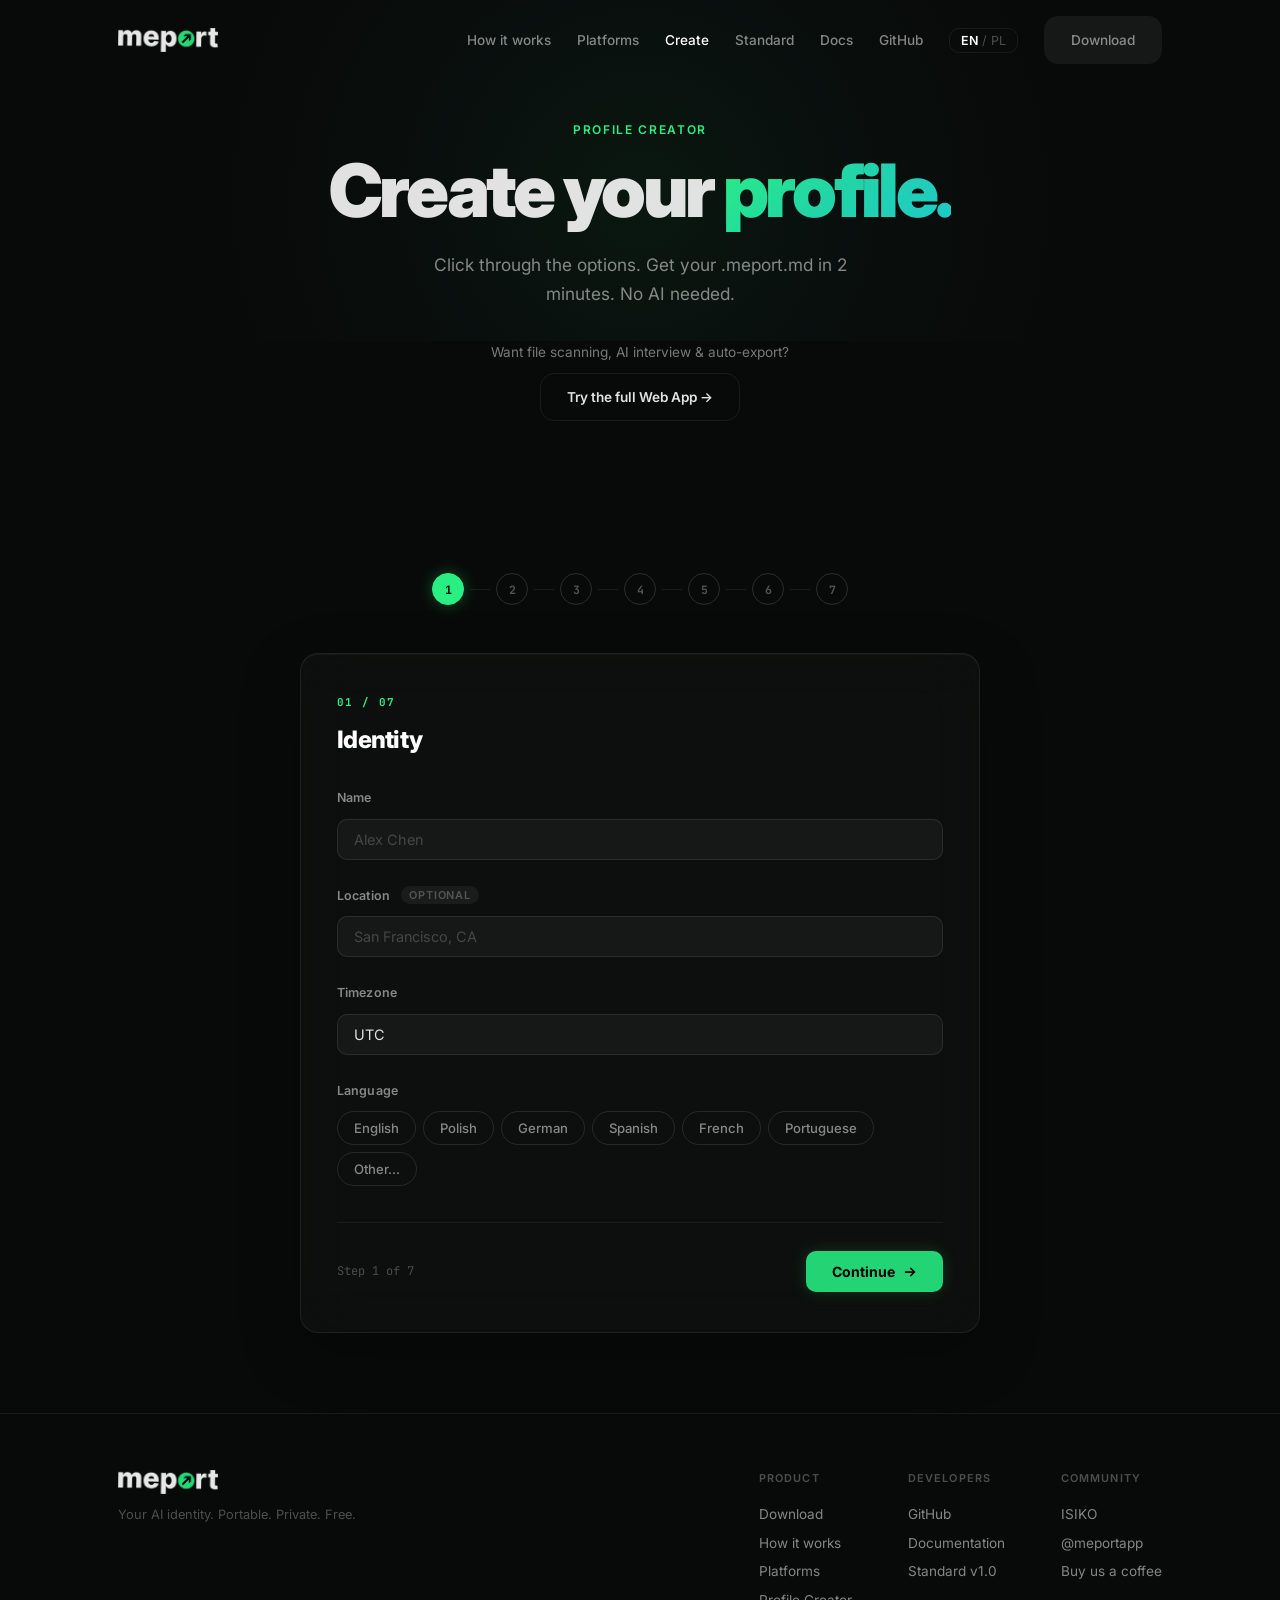
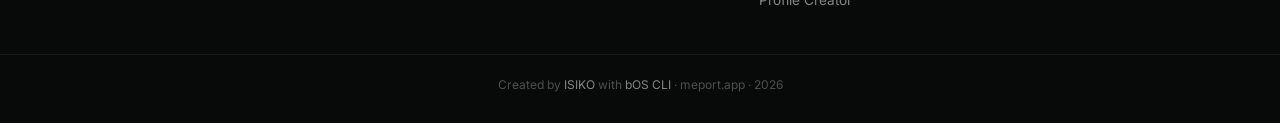
==== create.html @ 475e0cf0 "v0.2.5: unified docs, profile creator, web app, standard spec, SEO" ====
<!DOCTYPE html>
<html lang="en">
<head>
  <meta charset="UTF-8">
  <meta name="viewport" content="width=device-width, initial-scale=1.0">
  <title>Meport — Profile Creator</title>
  <meta name="description" content="Create your .meport.md profile by clicking options. No Markdown knowledge needed. Export to ChatGPT, Claude, Cursor, Copilot and 9 more platforms.">
  <meta name="robots" content="index, follow">
  <link rel="canonical" href="https://meport.app/create.html">
  <meta property="og:type" content="website">
  <meta property="og:url" content="https://meport.app/create.html">
  <meta property="og:title" content="Create Your AI Profile — Meport">
  <meta property="og:description" content="Build your .meport.md profile in 2 minutes. Click through options, get your portable AI profile. No download needed.">
  <meta property="og:image" content="https://meport.app/og-image.png">
  <meta name="twitter:card" content="summary_large_image">
  <meta name="theme-color" content="#050507">
  <link rel="preconnect" href="https://fonts.googleapis.com">
  <link rel="preconnect" href="https://fonts.gstatic.com" crossorigin>
  <link href="https://fonts.googleapis.com/css2?family=Inter:opsz,wght@14..32,300;14..32,400;14..32,500;14..32,600;14..32,700;14..32,800;14..32,900&family=JetBrains+Mono:wght@400;500;600&display=swap" rel="stylesheet">
  <link rel="stylesheet" href="style.css">
  <link rel="icon" type="image/png" href="meport-sygnet.png">
  <style>
    /* ── WIZARD LAYOUT ── */
    .wizard-section { padding: 120px 0 80px; }
    .wizard-wrap { max-width: 680px; margin: 0 auto; }

    /* ── PROGRESS ── */
    .progress-bar {
      display: flex;
      align-items: center;
      justify-content: center;
      gap: 6px;
      margin-bottom: 48px;
      flex-wrap: wrap;
    }
    .progress-step {
      display: flex;
      align-items: center;
      gap: 6px;
    }
    .progress-num {
      width: 32px;
      height: 32px;
      border-radius: 50%;
      border: 1.5px solid rgba(255,255,255,.14);
      display: flex;
      align-items: center;
      justify-content: center;
      font-size: .72rem;
      font-weight: 700;
      color: rgba(255,255,255,.3);
      cursor: default;
      transition: all .25s cubic-bezier(.16,1,.3,1);
      font-family: var(--mono);
      flex-shrink: 0;
      background: none;
    }
    .progress-num.done {
      background: rgba(41,239,130,.15);
      border-color: rgba(41,239,130,.35);
      color: var(--accent);
      cursor: pointer;
    }
    .progress-num.active {
      background: var(--accent);
      border-color: var(--accent);
      color: #000;
      box-shadow: 0 0 16px rgba(41,239,130,.3);
    }
    .progress-num.done:hover {
      background: rgba(41,239,130,.25);
      border-color: var(--accent);
    }
    .progress-connector {
      width: 20px;
      height: 1.5px;
      background: rgba(255,255,255,.08);
      flex-shrink: 0;
    }
    .progress-connector.done {
      background: rgba(41,239,130,.3);
    }

    /* ── STEP CARD ── */
    .step-card {
      background: rgba(255,255,255,.025);
      border: 1px solid rgba(255,255,255,.07);
      border-radius: 18px;
      padding: 40px 36px;
      backdrop-filter: blur(28px) saturate(1.2);
      box-shadow: 0 20px 60px rgba(0,0,0,.3), inset 0 1px 0 rgba(255,255,255,.04);
      display: none;
      animation: stepIn .35s cubic-bezier(.16,1,.3,1);
    }
    .step-card.active { display: block; }
    @keyframes stepIn {
      from { opacity: 0; transform: translateY(12px); }
      to   { opacity: 1; transform: none; }
    }
    .step-label {
      font-size: .68rem;
      font-weight: 700;
      letter-spacing: .12em;
      text-transform: uppercase;
      color: var(--accent);
      margin-bottom: 8px;
      font-family: var(--mono);
    }
    .step-title {
      font-size: 1.5rem;
      font-weight: 800;
      letter-spacing: -.03em;
      margin-bottom: 28px;
      color: var(--white);
    }

    /* ── FIELD GROUP ── */
    .field-group { margin-bottom: 26px; }
    .field-label {
      font-size: .78rem;
      font-weight: 600;
      color: rgba(255,255,255,.5);
      margin-bottom: 10px;
      display: block;
      letter-spacing: .01em;
    }

    /* ── TEXT INPUT ── */
    .field-input {
      width: 100%;
      background: rgba(255,255,255,.04);
      border: 1px solid rgba(255,255,255,.09);
      border-radius: 10px;
      padding: 11px 16px;
      font-family: var(--font);
      font-size: .9rem;
      color: var(--text);
      outline: none;
      transition: border-color .2s;
    }
    .field-input:focus { border-color: rgba(41,239,130,.4); }
    .field-input::placeholder { color: rgba(255,255,255,.2); }

    /* ── TEXTAREA ── */
    .field-textarea {
      width: 100%;
      background: rgba(255,255,255,.04);
      border: 1px solid rgba(255,255,255,.09);
      border-radius: 10px;
      padding: 12px 16px;
      font-family: var(--mono);
      font-size: .82rem;
      color: var(--text);
      outline: none;
      resize: vertical;
      min-height: 110px;
      transition: border-color .2s;
      line-height: 1.7;
    }
    .field-textarea:focus { border-color: rgba(41,239,130,.4); }
    .field-textarea::placeholder { color: rgba(255,255,255,.18); white-space: pre; }

    /* ── OPTION PILLS ── */
    .opt-pills {
      display: flex;
      flex-wrap: wrap;
      gap: 7px;
    }
    .opt-pill {
      padding: 8px 16px;
      border-radius: 100px;
      font-size: .82rem;
      font-weight: 500;
      border: 1px solid rgba(255,255,255,.1);
      color: rgba(255,255,255,.5);
      cursor: pointer;
      transition: all .2s cubic-bezier(.16,1,.3,1);
      background: none;
      font-family: var(--font);
      user-select: none;
    }
    .opt-pill:hover {
      border-color: rgba(255,255,255,.22);
      color: var(--text);
    }
    .opt-pill.selected {
      background: rgba(41,239,130,.12);
      border-color: rgba(41,239,130,.35);
      color: var(--accent);
    }

    /* ── NAVIGATION BUTTONS ── */
    .step-nav {
      display: flex;
      align-items: center;
      justify-content: space-between;
      margin-top: 36px;
      padding-top: 28px;
      border-top: 1px solid rgba(255,255,255,.06);
      gap: 12px;
    }
    .btn-back {
      display: inline-flex;
      align-items: center;
      gap: 8px;
      padding: 11px 20px;
      border-radius: 10px;
      font-weight: 600;
      font-size: .85rem;
      cursor: pointer;
      border: 1px solid rgba(255,255,255,.09);
      background: none;
      color: rgba(255,255,255,.4);
      font-family: var(--font);
      transition: all .2s;
    }
    .btn-back:hover {
      border-color: rgba(255,255,255,.18);
      color: var(--text);
    }
    .btn-next {
      display: inline-flex;
      align-items: center;
      gap: 8px;
      padding: 12px 26px;
      border-radius: 10px;
      font-weight: 700;
      font-size: .88rem;
      cursor: pointer;
      border: none;
      background: var(--accent2);
      color: #000;
      font-family: var(--font);
      transition: all .25s cubic-bezier(.16,1,.3,1);
      box-shadow: 0 0 16px rgba(41,239,130,.18);
    }
    .btn-next:hover {
      background: var(--accent3);
      box-shadow: 0 0 28px rgba(41,239,130,.25);
      transform: translateY(-1px);
    }
    .step-counter {
      font-size: .75rem;
      color: rgba(255,255,255,.25);
      font-family: var(--mono);
    }

    /* ── PREVIEW BLOCK ── */
    .preview-block {
      background: rgba(0,0,0,.35);
      border: 1px solid rgba(255,255,255,.08);
      border-radius: 14px;
      overflow: hidden;
    }
    .preview-bar {
      display: flex;
      align-items: center;
      justify-content: space-between;
      padding: 10px 16px;
      background: rgba(255,255,255,.025);
      border-bottom: 1px solid rgba(255,255,255,.06);
    }
    .preview-bar-title {
      font-size: .72rem;
      font-weight: 600;
      color: rgba(255,255,255,.3);
      font-family: var(--mono);
    }
    .char-badge {
      font-size: .65rem;
      font-weight: 700;
      padding: 3px 9px;
      border-radius: 100px;
      background: rgba(41,239,130,.1);
      color: var(--accent);
      border: 1px solid rgba(41,239,130,.15);
      font-family: var(--mono);
    }
    /* preview output uses textContent — no innerHTML on user data */
    .preview-code {
      padding: 20px 22px;
      font-family: var(--mono);
      font-size: .75rem;
      line-height: 1.8;
      color: rgba(255,255,255,.55);
      white-space: pre-wrap;
      word-break: break-word;
      overflow-x: auto;
      max-height: 380px;
      overflow-y: auto;
    }

    /* ── EXPORT BUTTONS ── */
    .export-grid {
      display: grid;
      grid-template-columns: 1fr 1fr;
      gap: 10px;
      margin-top: 20px;
    }
    .export-btn {
      display: flex;
      align-items: center;
      justify-content: center;
      gap: 8px;
      padding: 13px 18px;
      border-radius: 12px;
      font-weight: 600;
      font-size: .83rem;
      cursor: pointer;
      border: 1px solid rgba(255,255,255,.09);
      background: rgba(255,255,255,.04);
      color: var(--text);
      font-family: var(--font);
      transition: all .2s;
      position: relative;
    }
    .export-btn:hover {
      border-color: rgba(255,255,255,.18);
      background: rgba(255,255,255,.07);
    }
    .export-btn.primary {
      background: var(--accent2);
      border-color: var(--accent2);
      color: #000;
      box-shadow: 0 0 16px rgba(41,239,130,.2);
    }
    .export-btn.primary:hover {
      background: var(--accent3);
      box-shadow: 0 0 24px rgba(41,239,130,.28);
    }
    .export-btn.copied::after {
      content: 'Copied!';
      position: absolute;
      top: -28px;
      left: 50%;
      transform: translateX(-50%);
      font-size: .7rem;
      font-weight: 600;
      color: var(--green);
      background: rgba(8,10,9,.95);
      padding: 3px 10px;
      border-radius: 6px;
      border: 1px solid rgba(255,255,255,.1);
      animation: pop .3s cubic-bezier(.16,1,.3,1);
      pointer-events: none;
    }
    .export-hint {
      font-size: .75rem;
      color: rgba(255,255,255,.28);
      text-align: center;
      margin-top: 16px;
    }
    .export-hint a {
      color: rgba(255,255,255,.4);
    }
    .export-hint a:hover {
      color: var(--accent);
    }

    /* ── OPTIONAL BADGE ── */
    .opt-label {
      font-size: .68rem;
      font-weight: 600;
      text-transform: uppercase;
      letter-spacing: .08em;
      padding: 2px 8px;
      border-radius: 100px;
      background: rgba(255,255,255,.05);
      color: rgba(255,255,255,.25);
      margin-left: 8px;
      vertical-align: middle;
    }

    /* ── RESPONSIVE ── */
    @media(max-width: 640px) {
      .step-card { padding: 28px 22px; }
      .progress-connector { width: 10px; }
      .export-grid { grid-template-columns: 1fr; }
      .wizard-section { padding: 100px 0 60px; }
    }
  </style>
</head>
<body>

  <!-- NAV -->
  <nav class="nav" id="nav">
    <div class="nav-inner">
      <a href="index.html" class="nav-logo">
        <img src="meport-logo.png" alt="Meport" class="nav-logo-img">
      </a>
      <div class="nav-links" id="nav-links">
        <a href="index.html#how">How it works</a>
        <a href="index.html#platforms">Platforms</a>
        <a href="create.html" style="color:var(--white)">Create</a>
        <a href="standard.html">Standard</a>
        <a href="docs.html">Docs</a>
        <a href="https://github.com/zmrlk/meport" target="_blank" rel="noopener">GitHub</a>
        <button class="lang-switch" id="lang-switch" aria-label="Switch language">
          <span class="lang-option active" data-lang="en">EN</span>
          <span class="lang-sep">/</span>
          <span class="lang-option" data-lang="pl">PL</span>
        </button>
        <a href="index.html#download" class="btn btn-nav">Download</a>
      </div>
      <button class="nav-toggle" id="nav-toggle" aria-label="Menu">
        <span></span><span></span><span></span>
      </button>
    </div>
  </nav>

  <!-- HERO -->
  <section style="padding:120px 0 0; position:relative; overflow:hidden;">
    <div class="hero-ambient"></div>
    <div class="container hero-content" style="margin-bottom:0">
      <div class="reveal">
        <p class="eyebrow">Profile Creator</p>
      </div>
      <div class="reveal r1">
        <h1 class="hero-h1">Create your <span class="grad">profile.</span></h1>
      </div>
      <div class="reveal r2">
        <p class="hero-p">Click through the options. Get your .meport.md in 2 minutes. No AI needed.</p>
      </div>
    </div>
  </section>

  <!-- WEB APP PROMO -->
  <div style="text-align:center;padding:0 0 32px;">
    <p style="color:rgba(255,255,255,.45);font-size:.85rem;margin-bottom:10px;">Want file scanning, AI interview &amp; auto-export?</p>
    <a href="/app/" class="btn btn-outline" style="font-size:.85rem;">Try the full Web App &rarr;</a>
  </div>

  <!-- WIZARD -->
  <section class="wizard-section">
    <div class="container">
      <div class="wizard-wrap reveal">

        <!-- PROGRESS INDICATOR -->
        <div class="progress-bar" id="progress-bar" role="navigation" aria-label="Form steps"></div>

        <!-- ══ STEP 1: IDENTITY ══ -->
        <div class="step-card active" id="step-1" role="region" aria-label="Step 1: Identity">
          <div class="step-label">01 / 07</div>
          <h2 class="step-title">Identity</h2>

          <div class="field-group">
            <label class="field-label" for="f-name">Name</label>
            <input class="field-input" id="f-name" type="text" placeholder="Alex Chen" autocomplete="given-name">
          </div>

          <div class="field-group">
            <label class="field-label" for="f-location">Location <span class="opt-label">optional</span></label>
            <input class="field-input" id="f-location" type="text" placeholder="San Francisco, CA" autocomplete="off">
          </div>

          <div class="field-group">
            <label class="field-label" for="f-tz">Timezone</label>
            <input class="field-input" id="f-tz" type="text" placeholder="Auto-detecting..." autocomplete="off">
          </div>

          <div class="field-group">
            <span class="field-label">Language</span>
            <div class="opt-pills" id="pills-language">
              <button class="opt-pill" data-val="en">English</button>
              <button class="opt-pill" data-val="pl">Polish</button>
              <button class="opt-pill" data-val="de">German</button>
              <button class="opt-pill" data-val="es">Spanish</button>
              <button class="opt-pill" data-val="fr">French</button>
              <button class="opt-pill" data-val="pt">Portuguese</button>
              <button class="opt-pill" data-val="other">Other...</button>
            </div>
          </div>

          <div class="step-nav">
            <div class="step-counter">Step 1 of 7</div>
            <button class="btn-next" id="btn-next-1">
              Continue
              <svg width="14" height="14" viewBox="0 0 16 16" fill="none"><path d="M3 8h10M9 4l4 4-4 4" stroke="currentColor" stroke-width="2" stroke-linecap="round" stroke-linejoin="round"/></svg>
            </button>
          </div>
        </div>

        <!-- ══ STEP 2: COMMUNICATION STYLE ══ -->
        <div class="step-card" id="step-2" role="region" aria-label="Step 2: Communication Style">
          <div class="step-label">02 / 07</div>
          <h2 class="step-title">Communication style</h2>

          <div class="field-group">
            <span class="field-label">Directness</span>
            <div class="opt-pills" id="pills-directness">
              <button class="opt-pill" data-val="very_direct">Very direct</button>
              <button class="opt-pill" data-val="direct">Direct</button>
              <button class="opt-pill" data-val="balanced">Balanced</button>
              <button class="opt-pill" data-val="indirect">Indirect</button>
            </div>
          </div>

          <div class="field-group">
            <span class="field-label">Verbosity</span>
            <div class="opt-pills" id="pills-verbosity">
              <button class="opt-pill" data-val="minimal">Minimal</button>
              <button class="opt-pill" data-val="concise">Concise</button>
              <button class="opt-pill" data-val="balanced">Balanced</button>
              <button class="opt-pill" data-val="detailed">Detailed</button>
            </div>
          </div>

          <div class="field-group">
            <span class="field-label">Formality</span>
            <div class="opt-pills" id="pills-formality">
              <button class="opt-pill" data-val="casual">Casual</button>
              <button class="opt-pill" data-val="semi_formal">Semi-formal</button>
              <button class="opt-pill" data-val="formal">Formal</button>
            </div>
          </div>

          <div class="field-group">
            <span class="field-label">Feedback style</span>
            <div class="opt-pills" id="pills-feedback">
              <button class="opt-pill" data-val="blunt">Blunt</button>
              <button class="opt-pill" data-val="direct">Direct</button>
              <button class="opt-pill" data-val="constructive">Constructive</button>
              <button class="opt-pill" data-val="gentle">Gentle</button>
            </div>
          </div>

          <div class="field-group">
            <span class="field-label">Humor</span>
            <div class="opt-pills" id="pills-humor">
              <button class="opt-pill" data-val="none">None</button>
              <button class="opt-pill" data-val="occasional">Occasional</button>
              <button class="opt-pill" data-val="dry">Dry</button>
              <button class="opt-pill" data-val="playful">Playful</button>
            </div>
          </div>

          <div class="field-group">
            <span class="field-label">Format preference</span>
            <div class="opt-pills" id="pills-format">
              <button class="opt-pill" data-val="prose">Prose</button>
              <button class="opt-pill" data-val="bullets">Bullets</button>
              <button class="opt-pill" data-val="structured">Structured</button>
              <button class="opt-pill" data-val="code_first">Code-first</button>
            </div>
          </div>

          <div class="step-nav">
            <button class="btn-back" data-goto="1">
              <svg width="13" height="13" viewBox="0 0 16 16" fill="none"><path d="M13 8H3M7 12l-4-4 4-4" stroke="currentColor" stroke-width="2" stroke-linecap="round" stroke-linejoin="round"/></svg>
              Back
            </button>
            <div class="step-counter">Step 2 of 7</div>
            <button class="btn-next" data-goto="3">
              Continue
              <svg width="14" height="14" viewBox="0 0 16 16" fill="none"><path d="M3 8h10M9 4l4 4-4 4" stroke="currentColor" stroke-width="2" stroke-linecap="round" stroke-linejoin="round"/></svg>
            </button>
          </div>
        </div>

        <!-- ══ STEP 3: AI PREFERENCES ══ -->
        <div class="step-card" id="step-3" role="region" aria-label="Step 3: AI Preferences">
          <div class="step-label">03 / 07</div>
          <h2 class="step-title">AI preferences</h2>

          <div class="field-group">
            <span class="field-label">How do you see AI?</span>
            <div class="opt-pills" id="pills-relationship">
              <button class="opt-pill" data-val="tool">Tool</button>
              <button class="opt-pill" data-val="collaborator">Collaborator</button>
              <button class="opt-pill" data-val="mentor">Mentor</button>
              <button class="opt-pill" data-val="coach">Coach</button>
              <button class="opt-pill" data-val="assistant">Assistant</button>
            </div>
          </div>

          <div class="field-group">
            <span class="field-label">Proactivity</span>
            <div class="opt-pills" id="pills-proactivity">
              <button class="opt-pill" data-val="reactive">Reactive — only when asked</button>
              <button class="opt-pill" data-val="balanced">Balanced</button>
              <button class="opt-pill" data-val="proactive">Proactive — suggest often</button>
              <button class="opt-pill" data-val="autonomous">Autonomous — just do it</button>
            </div>
          </div>

          <div class="field-group">
            <span class="field-label">When AI should correct me</span>
            <div class="opt-pills" id="pills-correction">
              <button class="opt-pill" data-val="direct">Direct — just say it</button>
              <button class="opt-pill" data-val="explain_then">Explain, then correct</button>
              <button class="opt-pill" data-val="ask_first">Ask first</button>
              <button class="opt-pill" data-val="suggest">Suggest, let me decide</button>
            </div>
          </div>

          <div class="field-group">
            <span class="field-label">Explanation depth</span>
            <div class="opt-pills" id="pills-depth">
              <button class="opt-pill" data-val="surface">Surface — just the answer</button>
              <button class="opt-pill" data-val="practical">Practical — enough to use it</button>
              <button class="opt-pill" data-val="thorough">Thorough — include reasoning</button>
              <button class="opt-pill" data-val="deep">Deep — full mental model</button>
            </div>
          </div>

          <div class="step-nav">
            <button class="btn-back" data-goto="2">
              <svg width="13" height="13" viewBox="0 0 16 16" fill="none"><path d="M13 8H3M7 12l-4-4 4-4" stroke="currentColor" stroke-width="2" stroke-linecap="round" stroke-linejoin="round"/></svg>
              Back
            </button>
            <div class="step-counter">Step 3 of 7</div>
            <button class="btn-next" data-goto="4">
              Continue
              <svg width="14" height="14" viewBox="0 0 16 16" fill="none"><path d="M3 8h10M9 4l4 4-4 4" stroke="currentColor" stroke-width="2" stroke-linecap="round" stroke-linejoin="round"/></svg>
            </button>
          </div>
        </div>

        <!-- ══ STEP 4: WORK STYLE ══ -->
        <div class="step-card" id="step-4" role="region" aria-label="Step 4: Work Style">
          <div class="step-label">04 / 07</div>
          <h2 class="step-title">Work style</h2>

          <div class="field-group">
            <span class="field-label">Energy pattern</span>
            <div class="opt-pills" id="pills-energy">
              <button class="opt-pill" data-val="steady">Steady</button>
              <button class="opt-pill" data-val="burst">Burst</button>
              <button class="opt-pill" data-val="nocturnal">Nocturnal</button>
              <button class="opt-pill" data-val="early_bird">Early bird</button>
              <button class="opt-pill" data-val="variable">Variable</button>
            </div>
          </div>

          <div class="field-group">
            <span class="field-label">Peak hours</span>
            <div class="opt-pills" id="pills-peak">
              <button class="opt-pill" data-val="morning">Morning 6–10</button>
              <button class="opt-pill" data-val="late_morning">Late morning 9–13</button>
              <button class="opt-pill" data-val="afternoon">Afternoon 13–17</button>
              <button class="opt-pill" data-val="evening">Evening 17–22</button>
              <button class="opt-pill" data-val="night">Night 22–6</button>
            </div>
          </div>

          <div class="field-group">
            <span class="field-label">Preferred task size</span>
            <div class="opt-pills" id="pills-tasksize">
              <button class="opt-pill" data-val="micro">Micro (&lt;15 min)</button>
              <button class="opt-pill" data-val="small">Small (&lt;1 h)</button>
              <button class="opt-pill" data-val="medium">Medium (1–3 h)</button>
              <button class="opt-pill" data-val="large">Large (3+ h)</button>
            </div>
          </div>

          <div class="field-group">
            <span class="field-label">Collaboration preference</span>
            <div class="opt-pills" id="pills-collab">
              <button class="opt-pill" data-val="solo">Solo</button>
              <button class="opt-pill" data-val="pair">Pair</button>
              <button class="opt-pill" data-val="small_team">Small team</button>
              <button class="opt-pill" data-val="flexible">Flexible</button>
            </div>
          </div>

          <div class="step-nav">
            <button class="btn-back" data-goto="3">
              <svg width="13" height="13" viewBox="0 0 16 16" fill="none"><path d="M13 8H3M7 12l-4-4 4-4" stroke="currentColor" stroke-width="2" stroke-linecap="round" stroke-linejoin="round"/></svg>
              Back
            </button>
            <div class="step-counter">Step 4 of 7</div>
            <button class="btn-next" data-goto="5">
              Continue
              <svg width="14" height="14" viewBox="0 0 16 16" fill="none"><path d="M3 8h10M9 4l4 4-4 4" stroke="currentColor" stroke-width="2" stroke-linecap="round" stroke-linejoin="round"/></svg>
            </button>
          </div>
        </div>

        <!-- ══ STEP 5: INSTRUCTIONS & NEVER ══ -->
        <div class="step-card" id="step-5" role="region" aria-label="Step 5: Instructions and Never rules">
          <div class="step-label">05 / 07</div>
          <h2 class="step-title">Instructions &amp; Never</h2>

          <div class="field-group">
            <label class="field-label" for="f-instructions">Instructions for AI <span class="opt-label">optional</span></label>
            <textarea class="field-textarea" id="f-instructions" rows="5" placeholder="Add rules for AI — one per line. e.g.
- Use TypeScript for examples
- Action first, explanation second
- Skip preambles"></textarea>
          </div>

          <div class="field-group">
            <label class="field-label" for="f-never">Never rules <span class="opt-label">optional</span></label>
            <textarea class="field-textarea" id="f-never" rows="5" placeholder="What should AI NEVER do? One per line:
- Explain basic concepts
- Use emoji
- Apologize for being direct"></textarea>
          </div>

          <div class="step-nav">
            <button class="btn-back" data-goto="4">
              <svg width="13" height="13" viewBox="0 0 16 16" fill="none"><path d="M13 8H3M7 12l-4-4 4-4" stroke="currentColor" stroke-width="2" stroke-linecap="round" stroke-linejoin="round"/></svg>
              Back
            </button>
            <div class="step-counter">Step 5 of 7</div>
            <button class="btn-next" data-goto="6">
              Continue
              <svg width="14" height="14" viewBox="0 0 16 16" fill="none"><path d="M3 8h10M9 4l4 4-4 4" stroke="currentColor" stroke-width="2" stroke-linecap="round" stroke-linejoin="round"/></svg>
            </button>
          </div>
        </div>

        <!-- ══ STEP 6: GOALS ══ -->
        <div class="step-card" id="step-6" role="region" aria-label="Step 6: Goals">
          <div class="step-label">06 / 07</div>
          <h2 class="step-title">Goals <span class="opt-label" style="font-size:.7rem;vertical-align:middle">optional</span></h2>

          <div class="field-group">
            <label class="field-label" for="f-goals">What are you working toward?</label>
            <textarea class="field-textarea" id="f-goals" rows="5" placeholder="What are you working toward?
- Ship v2.0
- Learn Rust
- Build a side business"></textarea>
          </div>

          <div class="field-group">
            <label class="field-label" for="f-antigoals">Anti-goals</label>
            <textarea class="field-textarea" id="f-antigoals" rows="4" placeholder="What do you explicitly NOT want?
- Managing 50+ people
- Corporate politics
- Meetings without agendas"></textarea>
          </div>

          <div class="step-nav">
            <button class="btn-back" data-goto="5">
              <svg width="13" height="13" viewBox="0 0 16 16" fill="none"><path d="M13 8H3M7 12l-4-4 4-4" stroke="currentColor" stroke-width="2" stroke-linecap="round" stroke-linejoin="round"/></svg>
              Back
            </button>
            <div class="step-counter">Step 6 of 7</div>
            <button class="btn-next" data-goto="7">
              Preview profile
              <svg width="14" height="14" viewBox="0 0 16 16" fill="none"><path d="M3 8h10M9 4l4 4-4 4" stroke="currentColor" stroke-width="2" stroke-linecap="round" stroke-linejoin="round"/></svg>
            </button>
          </div>
        </div>

        <!-- ══ STEP 7: PREVIEW & EXPORT ══ -->
        <div class="step-card" id="step-7" role="region" aria-label="Step 7: Preview and Export">
          <div class="step-label">07 / 07</div>
          <h2 class="step-title">Your profile is ready.</h2>

          <div class="preview-block">
            <div class="preview-bar">
              <span class="preview-bar-title">.meport.md</span>
              <span class="char-badge" id="char-count">0 chars</span>
            </div>
            <!-- textContent only — no user-data innerHTML -->
            <div class="preview-code" id="preview-output"></div>
          </div>

          <div class="export-grid" style="margin-top:24px">
            <button class="export-btn primary" id="btn-copy-full" data-format="full">
              <svg width="14" height="14" viewBox="0 0 16 16" fill="none"><rect x="5" y="5" width="9" height="9" rx="1.5" stroke="currentColor" stroke-width="1.5"/><path d="M11 5V3.5A1.5 1.5 0 009.5 2h-6A1.5 1.5 0 002 3.5v6A1.5 1.5 0 003.5 11H5" stroke="currentColor" stroke-width="1.5"/></svg>
              Copy Full (.meport.md)
            </button>
            <button class="export-btn" id="btn-copy-dense" data-format="dense">
              <svg width="14" height="14" viewBox="0 0 16 16" fill="none"><rect x="5" y="5" width="9" height="9" rx="1.5" stroke="currentColor" stroke-width="1.5"/><path d="M11 5V3.5A1.5 1.5 0 009.5 2h-6A1.5 1.5 0 002 3.5v6A1.5 1.5 0 003.5 11H5" stroke="currentColor" stroke-width="1.5"/></svg>
              Copy Dense (800 chars)
            </button>
            <button class="export-btn" id="btn-copy-compact" data-format="compact">
              <svg width="14" height="14" viewBox="0 0 16 16" fill="none"><rect x="5" y="5" width="9" height="9" rx="1.5" stroke="currentColor" stroke-width="1.5"/><path d="M11 5V3.5A1.5 1.5 0 009.5 2h-6A1.5 1.5 0 002 3.5v6A1.5 1.5 0 003.5 11H5" stroke="currentColor" stroke-width="1.5"/></svg>
              Copy Compact (1500 chars)
            </button>
            <button class="export-btn" id="btn-download">
              <svg width="14" height="14" viewBox="0 0 16 16" fill="none"><path d="M8 2v8M4 7l4 4 4-4M3 13h10" stroke="currentColor" stroke-width="1.8" stroke-linecap="round" stroke-linejoin="round"/></svg>
              Download .meport.md
            </button>
          </div>

          <p class="export-hint">
            Want a deeper profile?
            <a href="index.html#download">Try the Desktop App or CLI &rarr;</a>
          </p>

          <div class="step-nav" style="justify-content:flex-start">
            <button class="btn-back" data-goto="6">
              <svg width="13" height="13" viewBox="0 0 16 16" fill="none"><path d="M13 8H3M7 12l-4-4 4-4" stroke="currentColor" stroke-width="2" stroke-linecap="round" stroke-linejoin="round"/></svg>
              Back
            </button>
          </div>
        </div>

      </div><!-- /wizard-wrap -->
    </div><!-- /container -->
  </section>

  <!-- FOOTER -->
  <footer class="footer">
    <div class="container footer-inner">
      <div class="footer-brand">
        <a href="index.html" class="nav-logo"><img src="meport-logo.png" alt="Meport" class="nav-logo-img"></a>
        <p>Your AI identity. Portable. Private. Free.</p>
      </div>
      <div class="footer-cols">
        <div>
          <h4>Product</h4>
          <a href="index.html#download">Download</a>
          <a href="index.html#how">How it works</a>
          <a href="index.html#platforms">Platforms</a>
          <a href="create.html">Profile Creator</a>
        </div>
        <div>
          <h4>Developers</h4>
          <a href="https://github.com/zmrlk/meport" target="_blank" rel="noopener">GitHub</a>
          <a href="docs.html">Documentation</a>
          <a href="standard.html">Standard v1.0</a>
        </div>
        <div>
          <h4>Community</h4>
          <a href="https://isiko.pl" target="_blank" rel="noopener">ISIKO</a>
          <a href="https://x.com/meportapp" target="_blank" rel="noopener">@meportapp</a>
          <a href="https://buycoffee.to/zmrlk" target="_blank" rel="noopener">Buy us a coffee</a>
        </div>
      </div>
    </div>
    <div class="footer-bottom">
      <p>Created by <a href="https://isiko.pl" target="_blank" rel="noopener">ISIKO</a> with <a href="https://github.com/zmrlk/bOS" target="_blank" rel="noopener">bOS CLI</a> &middot; meport.app &middot; 2026</p>
    </div>
  </footer>

  <!-- ═══════════════ SCRIPT ═══════════════ -->
  <script>
  (function() {
    'use strict';

    /* ── STATE ── */
    const state = {
      name: '',
      location: '',
      timezone: '',
      language: '',
      directness: '',
      verbosity: '',
      formality: '',
      feedback: '',
      humor: '',
      format: '',
      relationship: '',
      proactivity: '',
      correction: '',
      depth: '',
      energy: '',
      peak: '',
      tasksize: '',
      collab: '',
      instructions: '',
      never: '',
      goals: '',
      antigoals: ''
    };

    let currentStep = 1;
    const TOTAL_STEPS = 7;

    /* ── BEHAVIORAL MAPPINGS ── */
    const COMM_MAP = {
      directness: {
        very_direct: 'Be very direct. Skip qualifiers, hedging, and filler.',
        direct: 'Be direct. Minimal softening.',
        balanced: 'Balance directness with tact when appropriate.',
        indirect: 'Prefer a diplomatic, considerate tone.'
      },
      verbosity: {
        minimal: 'Keep responses minimal — max 5\u20138 lines per block. No padding.',
        concise: "Be concise. Cut anything that doesn't add value.",
        balanced: 'Match response length to question complexity.',
        detailed: 'Provide thorough responses. Include context and examples.'
      },
      formality: {
        casual: 'Casual tone. Talk to me like a peer, not a customer.',
        semi_formal: 'Semi-formal tone. Professional but approachable.',
        formal: 'Professional, formal tone throughout.'
      },
      feedback: {
        blunt: "Give feedback bluntly. Don't soften criticism.",
        direct: 'Give direct feedback without unnecessary padding.',
        constructive: 'Frame feedback constructively with actionable suggestions.',
        gentle: 'Deliver feedback gently, emphasizing positives alongside corrections.'
      },
      humor: {
        none: 'No humor. Keep it strictly professional.',
        occasional: 'Light humor is fine occasionally when appropriate.',
        dry: 'Dry humor welcome.',
        playful: 'Playful and witty tone is welcome.'
      },
      format: {
        prose: 'Prefer prose paragraphs over bullet lists.',
        bullets: 'Prefer bullet lists and structured points.',
        structured: 'Use headers, sections, and structured formatting.',
        code_first: 'Lead with code examples when applicable. Explain after.'
      }
    };

    const AI_MAP = {
      relationship: {
        tool: 'Treat me as someone using a tool. Functional and efficient.',
        collaborator: 'Treat me as a collaborator. Think with me, not for me.',
        mentor: 'Act as a mentor. Challenge my thinking, share knowledge proactively.',
        coach: 'Act as a coach. Help me improve, ask useful questions.',
        assistant: 'Act as an assistant. Prioritize execution over discussion.'
      },
      proactivity: {
        reactive: 'Be reactive. Only act on what I explicitly ask.',
        balanced: "Balanced proactivity \u2014 suggest when it's clearly useful.",
        proactive: 'Be proactive. Surface relevant insights, edge cases, and next steps.',
        autonomous: 'Act autonomously. Make reasonable decisions without asking for permission.'
      },
      correction: {
        direct: "When I'm wrong, correct me directly without preamble.",
        explain_then: 'When correcting me, briefly explain why, then give the fix.',
        ask_first: 'Before correcting, ask if I want the correction.',
        suggest: 'Offer corrections as suggestions, not corrections.'
      },
      depth: {
        surface: 'Surface-level explanations only. Give me the answer, not the theory.',
        practical: 'Practical depth \u2014 enough to use it, not more.',
        thorough: 'Thorough explanations with reasoning. Help me understand, not just use.',
        deep: 'Deep explanations that build a full mental model.'
      }
    };

    const WORK_MAP = {
      energy: {
        steady: 'I work at a steady pace throughout the day.',
        burst: 'I work in bursts of intensity followed by rest.',
        nocturnal: 'I do my best work late at night.',
        early_bird: 'I am most productive in the early morning.',
        variable: 'My energy pattern varies day to day.'
      },
      peak: {
        morning: 'Peak hours: 6\u201310 (morning)',
        late_morning: 'Peak hours: 9\u201313 (late morning)',
        afternoon: 'Peak hours: 13\u201317 (afternoon)',
        evening: 'Peak hours: 17\u201322 (evening)',
        night: 'Peak hours: 22\u20136 (night)'
      },
      tasksize: {
        micro: 'Preferred task size: micro (under 15 min)',
        small: 'Preferred task size: small (under 1 hour)',
        medium: 'Preferred task size: medium (1\u20133 hours)',
        large: 'Preferred task size: large (3+ hours)'
      },
      collab: {
        solo: 'I prefer working solo.',
        pair: 'I prefer pair work.',
        small_team: 'I work best in small teams.',
        flexible: 'Flexible \u2014 comfortable with solo or team.'
      }
    };

    /* ── INIT ── */
    function init() {
      // Auto-detect timezone
      const tz = Intl.DateTimeFormat().resolvedOptions().timeZone || '';
      const tzInput = document.getElementById('f-tz');
      if (tzInput) {
        tzInput.value = tz;
        state.timezone = tz;
      }

      // Bind text inputs
      bindInput('f-name', 'name');
      bindInput('f-location', 'location');
      bindInput('f-tz', 'timezone');
      bindTextarea('f-instructions', 'instructions');
      bindTextarea('f-never', 'never');
      bindTextarea('f-goals', 'goals');
      bindTextarea('f-antigoals', 'antigoals');

      // Bind pill groups
      [
        ['pills-language', 'language'],
        ['pills-directness', 'directness'],
        ['pills-verbosity', 'verbosity'],
        ['pills-formality', 'formality'],
        ['pills-feedback', 'feedback'],
        ['pills-humor', 'humor'],
        ['pills-format', 'format'],
        ['pills-relationship', 'relationship'],
        ['pills-proactivity', 'proactivity'],
        ['pills-correction', 'correction'],
        ['pills-depth', 'depth'],
        ['pills-energy', 'energy'],
        ['pills-peak', 'peak'],
        ['pills-tasksize', 'tasksize'],
        ['pills-collab', 'collab']
      ].forEach(function(pair) { bindPills(pair[0], pair[1]); });

      // Nav buttons via data-goto attribute (no inline handlers)
      document.querySelectorAll('.btn-next[data-goto], .btn-back[data-goto]').forEach(function(btn) {
        btn.addEventListener('click', function() { goStep(parseInt(btn.dataset.goto, 10)); });
      });
      // Step 1 next button
      var btnNext1 = document.getElementById('btn-next-1');
      if (btnNext1) btnNext1.addEventListener('click', function() { goStep(2); });

      // Export buttons
      document.querySelectorAll('.export-btn[data-format]').forEach(function(btn) {
        btn.addEventListener('click', function() { copyProfile(btn.dataset.format, btn); });
      });
      var dlBtn = document.getElementById('btn-download');
      if (dlBtn) dlBtn.addEventListener('click', downloadProfile);

      // Nav toggle
      var toggle = document.getElementById('nav-toggle');
      var links = document.getElementById('nav-links');
      if (toggle && links) {
        toggle.addEventListener('click', function() {
          toggle.classList.toggle('active');
          links.classList.toggle('open');
        });
      }

      // Nav scroll
      var nav = document.getElementById('nav');
      window.addEventListener('scroll', function() {
        if (nav) nav.classList.toggle('scrolled', window.scrollY > 30);
      });

      // Reveal observer
      var reveals = document.querySelectorAll('.reveal');
      var obs = new IntersectionObserver(function(entries) {
        entries.forEach(function(e) { if (e.isIntersecting) e.target.classList.add('visible'); });
      }, { threshold: 0.1 });
      reveals.forEach(function(el) { obs.observe(el); });

      renderProgress();
    }

    function bindInput(id, key) {
      var el = document.getElementById(id);
      if (!el) return;
      el.addEventListener('input', function() { state[key] = el.value.trim(); });
    }

    function bindTextarea(id, key) {
      var el = document.getElementById(id);
      if (!el) return;
      el.addEventListener('input', function() { state[key] = el.value.trim(); });
    }

    function bindPills(containerId, stateKey) {
      var container = document.getElementById(containerId);
      if (!container) return;
      container.querySelectorAll('.opt-pill').forEach(function(btn) {
        btn.addEventListener('click', function() {
          container.querySelectorAll('.opt-pill').forEach(function(b) { b.classList.remove('selected'); });
          btn.classList.add('selected');
          state[stateKey] = btn.dataset.val;
        });
      });
    }

    /* ── PROGRESS ── */
    function renderProgress() {
      var bar = document.getElementById('progress-bar');
      if (!bar) return;
      bar.textContent = '';
      for (var i = 1; i <= TOTAL_STEPS; i++) {
        if (i > 1) {
          var conn = document.createElement('div');
          conn.className = 'progress-connector' + (i <= currentStep ? ' done' : '');
          bar.appendChild(conn);
        }
        var wrap = document.createElement('div');
        wrap.className = 'progress-step';
        var num = document.createElement('button');
        num.className = 'progress-num';
        num.textContent = String(i);
        num.setAttribute('aria-label', 'Go to step ' + i);
        num.setAttribute('type', 'button');
        if (i === currentStep) {
          num.classList.add('active');
        } else if (i < currentStep) {
          num.classList.add('done');
          (function(n) {
            num.addEventListener('click', function() { goStep(n); });
          }(i));
        }
        wrap.appendChild(num);
        bar.appendChild(wrap);
      }
    }

    /* ── NAVIGATION ── */
    function syncTextInputs() {
      ['f-name', 'f-location', 'f-tz', 'f-instructions', 'f-never', 'f-goals', 'f-antigoals'].forEach(function(id) {
        var el = document.getElementById(id);
        if (!el) return;
        var key = id.replace('f-', '').replace('-', '_');
        // map known ids
        var keyMap = {
          'f-name': 'name',
          'f-location': 'location',
          'f-tz': 'timezone',
          'f-instructions': 'instructions',
          'f-never': 'never',
          'f-goals': 'goals',
          'f-antigoals': 'antigoals'
        };
        state[keyMap[id]] = el.value.trim();
      });
    }

    function goStep(n) {
      if (n < 1 || n > TOTAL_STEPS) return;
      syncTextInputs();
      var cur = document.getElementById('step-' + currentStep);
      if (cur) cur.classList.remove('active');
      currentStep = n;
      var next = document.getElementById('step-' + currentStep);
      if (next) next.classList.add('active');
      renderProgress();
      window.scrollTo({ top: 0, behavior: 'smooth' });
      if (n === 7) renderPreview();
    }

    /* ── GENERATE PROFILE ── */
    function generateFull() {
      var lines = [];
      var name = state.name || 'Anonymous';
      lines.push('# ' + name);
      lines.push('');

      // Identity
      var idParts = [];
      if (state.location) idParts.push('Location: ' + state.location);
      if (state.timezone) idParts.push('Timezone: ' + state.timezone);
      if (state.language) idParts.push('Language: ' + state.language);
      if (idParts.length) {
        lines.push('## Identity');
        idParts.forEach(function(p) { lines.push(p); });
        lines.push('');
      }

      // Communication
      var commLines = [];
      addMapped(commLines, COMM_MAP.directness, state.directness);
      addMapped(commLines, COMM_MAP.verbosity, state.verbosity);
      addMapped(commLines, COMM_MAP.formality, state.formality);
      addMapped(commLines, COMM_MAP.feedback, state.feedback);
      addMapped(commLines, COMM_MAP.humor, state.humor);
      addMapped(commLines, COMM_MAP.format, state.format);
      if (commLines.length) {
        lines.push('## Communication');
        commLines.forEach(function(l) { lines.push(l); });
        lines.push('');
      }

      // AI Preferences
      var aiLines = [];
      addMapped(aiLines, AI_MAP.relationship, state.relationship);
      addMapped(aiLines, AI_MAP.proactivity, state.proactivity);
      addMapped(aiLines, AI_MAP.correction, state.correction);
      addMapped(aiLines, AI_MAP.depth, state.depth);
      if (aiLines.length) {
        lines.push('## AI Preferences');
        aiLines.forEach(function(l) { lines.push(l); });
        lines.push('');
      }

      // Work Style
      var workLines = [];
      addMapped(workLines, WORK_MAP.energy, state.energy);
      addMapped(workLines, WORK_MAP.peak, state.peak);
      addMapped(workLines, WORK_MAP.tasksize, state.tasksize);
      addMapped(workLines, WORK_MAP.collab, state.collab);
      if (workLines.length) {
        lines.push('## Work Style');
        workLines.forEach(function(l) { lines.push(l); });
        lines.push('');
      }

      // Instructions
      if (state.instructions) {
        lines.push('## Instructions');
        parseLines(state.instructions).forEach(function(l) { lines.push(l); });
        lines.push('');
      }

      // Never
      if (state.never) {
        lines.push('## Never');
        parseLines(state.never).forEach(function(l) { lines.push(l); });
        lines.push('');
      }

      // Goals
      if (state.goals) {
        lines.push('## Goals');
        parseLines(state.goals).forEach(function(l) { lines.push(l); });
        lines.push('');
      }

      // Anti-Goals
      if (state.antigoals) {
        lines.push('## Anti-Goals');
        parseLines(state.antigoals).forEach(function(l) { lines.push(l); });
        lines.push('');
      }

      lines.push('<!-- Generated with meport.app/create -->');
      return lines.join('\n').trim();
    }

    function addMapped(arr, map, val) {
      if (val && map[val]) arr.push('- ' + map[val]);
    }

    function parseLines(text) {
      return text.split('\n')
        .map(function(l) { return l.trim(); })
        .filter(function(l) { return l.length > 0; })
        .map(function(l) { return l.charAt(0) === '-' ? l : '- ' + l; });
    }

    function generateDense() {
      var parts = [];
      var name = state.name || 'Anonymous';
      parts.push(name);
      if (state.location) parts.push(state.location);
      if (state.language) parts.push('lang:' + state.language);
      if (state.directness) parts.push('direct:' + state.directness.replace('_', '-'));
      if (state.verbosity) parts.push('verbose:' + state.verbosity);
      if (state.formality) parts.push('tone:' + state.formality.replace('_', '-'));
      if (state.feedback) parts.push('feedback:' + state.feedback);
      if (state.humor) parts.push('humor:' + state.humor);
      if (state.format) parts.push('fmt:' + state.format.replace('_', '-'));
      if (state.relationship) parts.push('ai:' + state.relationship);
      if (state.proactivity) parts.push('proactive:' + state.proactivity);
      if (state.depth) parts.push('depth:' + state.depth);
      if (state.energy) parts.push('energy:' + state.energy.replace('_', '-'));
      if (state.peak) parts.push('peak:' + state.peak.replace('_', '-'));
      if (state.collab) parts.push('collab:' + state.collab.replace('_', '-'));

      var dense = parts.join(' | ');

      var extra = [];
      if (state.instructions) {
        var instrItems = state.instructions.split('\n')
          .map(function(l) { return l.trim().replace(/^-\s*/, ''); })
          .filter(function(l) { return l.length > 0; })
          .slice(0, 3)
          .join('; ');
        if (instrItems) extra.push(instrItems);
      }
      if (state.never) {
        var neverItems = state.never.split('\n')
          .map(function(l) { return l.trim().replace(/^-\s*/, ''); })
          .filter(function(l) { return l.length > 0; })
          .slice(0, 2)
          .join(', ');
        if (neverItems) extra.push('NEVER: ' + neverItems);
      }
      if (extra.length) dense += '\n' + extra.join('\n');
      return dense.slice(0, 800);
    }

    function generateCompact() {
      var full = generateFull();
      var lines = full.split('\n');
      var result = [];
      var skip = false;
      for (var i = 0; i < lines.length; i++) {
        var line = lines[i];
        if (line === '## Goals' || line === '## Anti-Goals') {
          skip = true;
        } else if (/^## /.test(line) && skip) {
          skip = false;
        }
        if (!skip) result.push(line);
      }
      return result.join('\n').trim().slice(0, 1500);
    }

    /* ── PREVIEW RENDERING (textContent only — no user-data innerHTML) ── */
    function renderPreview() {
      var full = generateFull();
      var output = document.getElementById('preview-output');
      var charBadge = document.getElementById('char-count');
      if (output) output.textContent = full;
      if (charBadge) charBadge.textContent = full.length + ' chars';
    }

    /* ── COPY / DOWNLOAD ── */
    function copyProfile(format, btn) {
      var text;
      if (format === 'full')    text = generateFull();
      else if (format === 'dense')   text = generateDense();
      else if (format === 'compact') text = generateCompact();
      else return;

      function showCopied() {
        btn.classList.add('copied');
        setTimeout(function() { btn.classList.remove('copied'); }, 1800);
      }

      if (navigator.clipboard && navigator.clipboard.writeText) {
        navigator.clipboard.writeText(text).then(showCopied).catch(function() {
          fallbackCopy(text, showCopied);
        });
      } else {
        fallbackCopy(text, showCopied);
      }
    }

    function fallbackCopy(text, cb) {
      var ta = document.createElement('textarea');
      ta.value = text;
      ta.style.cssText = 'position:fixed;opacity:0;pointer-events:none';
      document.body.appendChild(ta);
      ta.select();
      try { document.execCommand('copy'); } catch(e) {}
      document.body.removeChild(ta);
      if (cb) cb();
    }

    function downloadProfile() {
      var text = generateFull();
      var blob = new Blob([text], { type: 'text/markdown;charset=utf-8' });
      var url = URL.createObjectURL(blob);
      var a = document.createElement('a');
      a.href = url;
      a.download = '.meport.md';
      a.style.cssText = 'position:fixed;opacity:0;pointer-events:none';
      document.body.appendChild(a);
      a.click();
      document.body.removeChild(a);
      URL.revokeObjectURL(url);
    }

    /* ── BOOT ── */
    document.addEventListener('DOMContentLoaded', init);

  }());
  </script>

</body>
</html>
---- style.css ----
/* ═══════════════════════════════════════════
   MEPORT — meport.app
   Immersive. Flowing. Magical.
   ═══════════════════════════════════════════ */

/* ── TOKENS ── */
:root{
  --bg:#080a09;--bg2:#0c0e0d;
  --card:rgba(255,255,255,.025);--card-h:rgba(255,255,255,.05);
  --border:rgba(255,255,255,.07);--border-h:rgba(255,255,255,.14);
  --text:rgba(255,255,255,.88);--t2:rgba(255,255,255,.5);--t3:rgba(255,255,255,.28);
  --white:#fff;
  --accent:#29ef82;--accent2:#22d474;--accent3:#1aba66;
  --glow:rgba(41,239,130,.10);
  --green:#29ef82;--red:#f87171;--yellow:#fbbf24;
  --grad:linear-gradient(135deg,#29ef82,#22d4a8,#1ec9c9);
  --font:'Inter',-apple-system,BlinkMacSystemFont,'Segoe UI',sans-serif;
  --mono:'JetBrains Mono','SF Mono','Fira Code',monospace;
  --max:1100px;--r:14px;--rs:10px;
  --ease:cubic-bezier(.16,1,.3,1);
}

/* ── RESET ── */
*,*::before,*::after{box-sizing:border-box;margin:0;padding:0}
html{scroll-behavior:smooth;-webkit-font-smoothing:antialiased}
body{font-family:var(--font);background:var(--bg);color:var(--text);line-height:1.65;overflow-x:hidden;font-size:16px}
a{color:var(--accent);text-decoration:none;transition:color .2s}
a:hover{color:var(--white)}
ul{list-style:none}
img{max-width:100%;display:block}
strong{color:var(--white);font-weight:600}
em{font-style:normal;background:var(--grad);-webkit-background-clip:text;-webkit-text-fill-color:transparent;background-clip:text}
.grad{background:var(--grad);-webkit-background-clip:text;-webkit-text-fill-color:transparent;background-clip:text}

/* ── LAYOUT ── */
.container{max-width:var(--max);margin:0 auto;padding:0 28px}

/* ── REVEALS ── */
.reveal{opacity:0;transform:translateY(28px);transition:opacity .7s var(--ease),transform .7s var(--ease)}
.reveal.visible{opacity:1;transform:none}
.r1{transition-delay:.08s}.r2{transition-delay:.16s}.r3{transition-delay:.24s}.r4{transition-delay:.32s}

/* ── TYPOGRAPHY ── */
.eyebrow{font-size:.75rem;font-weight:600;letter-spacing:.14em;text-transform:uppercase;color:var(--accent);margin-bottom:12px;text-align:center}
.h2{font-size:clamp(1.8rem,4.5vw,2.8rem);font-weight:800;letter-spacing:-.04em;line-height:1.15;text-align:center;margin-bottom:12px}
.sub{text-align:center;color:var(--t2);font-size:1.05rem;max-width:480px;margin:0 auto 40px}

/* ── NAV ── */
.nav{position:fixed;top:0;left:0;right:0;z-index:200;padding:16px 0;transition:all .3s var(--ease)}
.nav.scrolled{background:rgba(5,5,7,.7);backdrop-filter:blur(20px) saturate(1.4);border-bottom:1px solid var(--border);padding:12px 0}
.nav-inner{max-width:var(--max);margin:0 auto;padding:0 28px;display:flex;align-items:center;justify-content:space-between}
.nav-logo{display:flex;align-items:center;text-decoration:none}
.nav-logo-img{height:24px;opacity:.9;transition:opacity .2s}
.nav-logo:hover .nav-logo-img{opacity:1}
.nav-links{display:flex;align-items:center;gap:26px}
.nav-links a{color:var(--t2);font-size:.85rem;font-weight:500;transition:color .2s}
.nav-links a:hover{color:var(--white)}
.lang-switch{background:none;border:1px solid var(--border);border-radius:var(--rs);padding:4px 11px;display:flex;align-items:center;gap:4px;cursor:pointer;font-family:var(--font);font-size:.78rem;color:var(--t3);transition:border-color .2s}
.lang-switch:hover{border-color:var(--border-h)}
.lang-sep{color:var(--t3)}.lang-option{cursor:pointer;transition:color .2s;color:var(--t3)}.lang-option.active{color:var(--white);font-weight:600}
.btn-nav{padding:7px 16px;border-radius:var(--rs);font-weight:600;font-size:.82rem;background:rgba(255,255,255,.06);border:1px solid var(--border);color:var(--text);transition:all .2s}
.btn-nav:hover{background:rgba(255,255,255,.1);border-color:var(--border-h);color:var(--white)}
.nav-toggle{display:none;flex-direction:column;gap:5px;background:none;border:none;cursor:pointer;padding:4px}
.nav-toggle span{width:20px;height:1.5px;background:var(--text);border-radius:2px;transition:all .25s var(--ease)}
.nav-toggle.active span:nth-child(1){transform:translateY(6.5px) rotate(45deg)}
.nav-toggle.active span:nth-child(2){opacity:0}
.nav-toggle.active span:nth-child(3){transform:translateY(-6.5px) rotate(-45deg)}

/* ── BUTTONS ── */
.btn{display:inline-flex;align-items:center;justify-content:center;gap:8px;padding:12px 26px;border-radius:var(--r);font-weight:600;font-size:.9rem;cursor:pointer;transition:all .25s var(--ease);border:1.5px solid transparent;text-decoration:none;position:relative}
.btn-primary{background:var(--accent2);color:#fff;border-color:var(--accent2);box-shadow:0 0 20px var(--glow)}
.btn-primary:hover{background:var(--accent3);box-shadow:0 0 32px rgba(41,239,130,.18);color:#fff;transform:translateY(-1px)}
.btn-outline{background:transparent;color:var(--text);border-color:var(--border)}
.btn-outline:hover{border-color:var(--accent);color:var(--accent)}

/* ── CLI COPY ── */
.cli-copy{display:inline-flex;align-items:center;gap:12px;background:var(--card);border:1px solid var(--border);border-radius:var(--r);padding:12px 20px;cursor:pointer;transition:all .25s var(--ease);position:relative;color:var(--t3)}
.cli-copy:hover{border-color:var(--accent);background:rgba(41,239,130,.05);color:var(--accent)}
.cli-copy code{font-family:var(--mono);font-size:.88rem;color:var(--green)}
.cli-copy.lg{padding:14px 24px}.cli-copy.lg code{font-size:1rem}
.cli-copy.copied code{color:var(--green)}
.cli-copy.copied::after{content:'Copied!';position:absolute;top:-28px;left:50%;transform:translateX(-50%);font-size:.7rem;font-weight:600;color:var(--green);background:var(--bg2);padding:3px 10px;border-radius:6px;border:1px solid var(--border);animation:pop .3s var(--ease);pointer-events:none}
@keyframes pop{from{opacity:0;transform:translateX(-50%) translateY(4px)}to{opacity:1;transform:translateX(-50%)}}

/* ═══════════════ HERO ═══════════════ */
.hero{position:relative;padding:120px 0 40px;overflow:hidden}
.hero-ambient{position:absolute;top:-300px;left:50%;transform:translateX(-50%);width:1000px;height:1000px;background:radial-gradient(circle,rgba(41,239,130,.06) 0%,rgba(45,212,191,.025) 30%,transparent 60%);pointer-events:none;z-index:0}

/* ── GLASS MIXIN ── */
.glass{background:rgba(255,255,255,.022);border:1px solid rgba(255,255,255,.06);backdrop-filter:blur(24px) saturate(1.15);border-radius:16px;box-shadow:0 20px 60px rgba(0,0,0,.3),inset 0 1px 0 rgba(255,255,255,.04)}

/* ── HERO CONTENT ── */
.hero-content{position:relative;z-index:1;text-align:center;margin-bottom:48px}
.hero-h1{font-size:clamp(2.6rem,6.5vw,4.6rem);font-weight:900;line-height:1.06;letter-spacing:-.05em;margin-bottom:20px}
.hero-p{font-size:clamp(.92rem,1.6vw,1.08rem);color:var(--t2);max-width:480px;margin:0 auto 32px;line-height:1.7}
.hero-cta{display:flex;align-items:center;justify-content:center;gap:12px;flex-wrap:wrap}

/* ── PRODUCT PREVIEW ── */
.hero-preview{position:relative;max-width:800px;margin:0 auto;padding:0 0 40px;padding-right:80px}

/* Shared bar */
.pt-bar,.pa-bar{display:flex;align-items:center;padding:12px 16px;background:rgba(255,255,255,.02);border-bottom:1px solid rgba(255,255,255,.05)}
.pt-dots{display:flex;gap:6px}
.pt-dots span{width:9px;height:9px;border-radius:50%}
.pt-dots span:nth-child(1){background:#f87171}.pt-dots span:nth-child(2){background:#fbbf24}.pt-dots span:nth-child(3){background:#34d399}
.pt-title{flex:1;text-align:center;font-size:.75rem;font-weight:600;color:var(--t3);margin-right:39px}

/* App (main, large) */
.preview-app{background:rgba(255,255,255,.025);border:1px solid rgba(255,255,255,.08);backdrop-filter:blur(32px) saturate(1.3);border-radius:18px;box-shadow:0 32px 80px rgba(0,0,0,.45),inset 0 1px 0 rgba(255,255,255,.06);overflow:hidden}

/* Terminal (overlay, right side) */
.preview-terminal{position:absolute;top:40px;right:-60px;width:260px;background:rgba(8,8,12,.95);border:1px solid rgba(255,255,255,.09);backdrop-filter:blur(24px);border-radius:14px;box-shadow:0 24px 60px rgba(0,0,0,.55),inset 0 1px 0 rgba(255,255,255,.05);overflow:hidden;z-index:3}
.pt-body{padding:12px 14px;font-family:var(--mono);font-size:.65rem;line-height:1.75;color:var(--t2)}
.pt-body .tl{opacity:0;transform:translateY(4px);animation:lineIn .35s var(--ease) forwards}
@keyframes lineIn{to{opacity:1;transform:none}}
.tc-g{color:var(--green);margin-right:6px}.tc-ok{color:var(--green)}.tc-d{color:var(--t3)}.tc-w{color:var(--white)}.tc-a{color:var(--accent)}
.pa-body{padding:32px 28px;min-height:360px;display:flex;flex-direction:column;justify-content:center}

/* Scan state */
.pa-scan{text-align:center}
.pa-orb{width:64px;height:64px;border-radius:50%;background:radial-gradient(circle,rgba(255,255,255,.08),transparent 60%);margin:0 auto 16px;animation:pulse 3s ease-in-out infinite}
@keyframes pulse{0%,100%{transform:scale(1);opacity:.5}50%{transform:scale(1.1);opacity:1}}
.pa-status{font-size:.88rem;color:var(--t2);text-align:center;margin-bottom:18px}
.pa-stats{display:grid;grid-template-columns:1fr 1fr;gap:10px 32px;font-size:.82rem;color:var(--t3);max-width:280px;margin:0 auto}
.pa-stats strong{color:var(--text);font-size:.95rem;margin-right:3px;font-variant-numeric:tabular-nums}

/* Question state */
.pa-dots{display:flex;gap:5px;justify-content:center;margin-bottom:16px}
.pa-dot{width:7px;height:7px;border-radius:50%;background:rgba(255,255,255,.1);transition:all .3s}
.pa-dot.done{background:var(--accent)}.pa-dot.on{background:var(--white);width:14px;border-radius:3px}
.pa-qcard{background:rgba(255,255,255,.03);border:1px solid rgba(255,255,255,.06);border-radius:14px;padding:28px 24px;text-align:center;animation:sIn .35s var(--ease);max-width:420px;margin:0 auto}
@keyframes sIn{from{opacity:0;transform:translateY(6px)}to{opacity:1;transform:none}}
.pa-q{font-size:.95rem;color:var(--text);margin-bottom:18px;font-weight:500;line-height:1.5}
.pa-opts{display:flex;gap:6px;justify-content:center;flex-wrap:wrap}
.pa-opt{padding:9px 18px;border-radius:100px;font-size:.82rem;font-weight:500;border:1px solid var(--border);color:var(--t2);cursor:pointer;transition:all .2s var(--ease);background:none;font-family:var(--font)}
.pa-opt:hover{border-color:var(--border-h);color:var(--text)}
.pa-opt.on{background:rgba(41,239,130,.12);border-color:rgba(41,239,130,.3);color:var(--accent)}

/* Success state */
.pa-success{text-align:center;animation:sIn .5s var(--ease)}
.pa-check{width:56px;height:56px;border-radius:50%;background:rgba(41,239,130,.15);border:2px solid var(--accent);color:var(--accent);display:flex;align-items:center;justify-content:center;font-size:1.4rem;font-weight:700;margin:0 auto 14px}
.pa-done-title{font-size:1.1rem;font-weight:700;color:var(--white);margin-bottom:4px}
.pa-done-sub{font-size:.8rem;color:var(--t2);margin-bottom:18px}
.pa-rules{text-align:left;margin-bottom:20px}
.pa-rule{font-size:.76rem;color:var(--t2);padding:5px 0;border-bottom:1px solid rgba(255,255,255,.04);line-height:1.5;display:flex;gap:8px}
.pa-rule:last-child{border:none}
.pa-rule-n{color:var(--accent);font-weight:700;flex-shrink:0;font-size:.7rem}
.pa-actions{display:flex;gap:10px;margin-top:8px}
.pa-copy-btn{flex:1;display:flex;align-items:center;justify-content:center;gap:6px;padding:11px 16px;border-radius:var(--r);background:rgba(255,255,255,.05);border:1px solid var(--border);color:var(--text);font-weight:600;font-size:.82rem;cursor:pointer;transition:all .2s var(--ease);font-family:var(--font)}
.pa-copy-btn:hover{background:rgba(255,255,255,.08);border-color:var(--border-h)}
.pa-copy-btn.copied{border-color:var(--accent);color:var(--accent)}
.pa-dl-btn{flex:1;font-size:.82rem;padding:11px 16px}

/* Badge (reused) */
.badge{margin-left:auto;font-size:.62rem;font-weight:700;text-transform:uppercase;letter-spacing:.04em;padding:3px 8px;border-radius:100px;background:rgba(41,239,130,.1);color:var(--accent)}

/* ── TRUST ── */
.trust{display:flex;align-items:center;justify-content:center;gap:28px;flex-wrap:wrap;padding:48px 28px 0}
.trust a{font-size:.9rem;font-weight:600;color:var(--t3);letter-spacing:-.01em;transition:color .2s;text-decoration:none}
.trust a:hover{color:var(--accent)}

/* ═══════════════ FLOW SECTIONS ═══════════════ */
.flow{padding:88px 0;position:relative}
.flow .h2{margin-bottom:12px}
.flow .sub{margin-bottom:40px}
.flow .sub+*,.flow .h2+.ba,.flow .h2+.steps,.flow .h2+.bento,.flow .h2+.pricing,.flow .h2+.compare-table,.flow .h2+.privacy-grid{margin-top:40px}

/* ── BEFORE/AFTER ── */
.ba{display:grid;grid-template-columns:1fr 1fr;gap:20px;max-width:840px;margin:0 auto}
.ba-card{border-radius:var(--r);padding:28px;background:rgba(255,255,255,.025);border:1px solid rgba(255,255,255,.07);backdrop-filter:blur(28px) saturate(1.2);display:flex;flex-direction:column;transition:all .3s var(--ease);box-shadow:0 16px 50px rgba(0,0,0,.25),inset 0 1px 0 rgba(255,255,255,.05)}
.ba-card:hover{transform:translateY(-2px)}
.ba-tag{display:inline-block;font-size:.7rem;font-weight:700;letter-spacing:.08em;text-transform:uppercase;margin-bottom:16px;color:var(--red)}
.ba-tag.good{color:var(--accent)}
.ba-bubble{border-radius:var(--rs);padding:12px 16px;font-size:.85rem;line-height:1.7;margin-bottom:8px}
.ba-bubble.user{background:rgba(255,255,255,.04);color:var(--t2);font-style:italic;align-self:flex-end;max-width:85%}
.ba-bubble.ai{background:rgba(255,255,255,.02);border:1px solid var(--border);color:var(--t3);flex:1}
.ba-bubble.ai.good{color:var(--text);border-color:rgba(41,239,130,.1)}
.ba-bad:hover{border-color:rgba(248,113,113,.15)}
.ba-good{border-color:rgba(41,239,130,.12)}.ba-good:hover{border-color:rgba(41,239,130,.25)}
.ba-verd{font-size:.8rem;font-weight:600;text-align:center;margin-top:8px;color:var(--t3)}
.ba-verd.good{color:var(--accent)}

/* ── STEPS ── */
.steps{display:grid;grid-template-columns:repeat(3,1fr);gap:16px}
.step{border-radius:var(--r);padding:32px 24px;background:rgba(255,255,255,.025);border:1px solid rgba(255,255,255,.07);backdrop-filter:blur(28px) saturate(1.2);position:relative;overflow:hidden;transition:all .3s var(--ease);box-shadow:0 16px 50px rgba(0,0,0,.25),inset 0 1px 0 rgba(255,255,255,.05)}
.step::before{content:'';position:absolute;top:0;left:0;right:0;height:2px;background:var(--grad);opacity:0;transition:opacity .3s}
.step:hover{border-color:var(--border-h);transform:translateY(-3px)}.step:hover::before{opacity:1}
.step-n{font-family:var(--mono);font-size:.68rem;font-weight:600;color:var(--accent);letter-spacing:.05em;margin-bottom:16px}
.step h3{font-size:1.1rem;font-weight:700;margin-bottom:8px;letter-spacing:-.02em}
.step p{font-size:.88rem;color:var(--t2);line-height:1.7}

/* ── MARQUEE ── */
.marquee-wrap{overflow:hidden;margin:32px -28px 0;padding:20px 0;-webkit-mask-image:linear-gradient(90deg,transparent,#000 10%,#000 90%,transparent);mask-image:linear-gradient(90deg,transparent,#000 10%,#000 90%,transparent)}
.marquee{display:flex;gap:10px;width:max-content;animation:scroll 45s linear infinite}
.marquee:hover{animation-play-state:paused}
@keyframes scroll{to{transform:translateX(-50%)}}
.marquee span{padding:9px 20px;border-radius:100px;font-size:.85rem;font-weight:500;background:rgba(255,255,255,.025);border:1px solid rgba(255,255,255,.07);color:var(--t2);white-space:nowrap;transition:all .2s;flex-shrink:0}
.marquee span:hover{border-color:var(--accent);color:var(--white);background:var(--glow)}

/* Categories */
.cats{display:grid;grid-template-columns:repeat(4,1fr);gap:20px;text-align:center;margin-top:40px}
.cat h4{font-size:.7rem;text-transform:uppercase;letter-spacing:.1em;color:var(--accent);margin-bottom:6px;font-weight:600}
.cat p{font-size:.82rem;color:var(--t3);line-height:1.8}

/* ── BENTO ── */
.bento{display:grid;grid-template-columns:repeat(4,1fr);gap:14px}
.bento-card{border-radius:var(--r);padding:28px 22px;background:rgba(255,255,255,.025);border:1px solid rgba(255,255,255,.07);backdrop-filter:blur(28px) saturate(1.2);transition:all .3s var(--ease);display:flex;flex-direction:column;box-shadow:0 16px 50px rgba(0,0,0,.25),inset 0 1px 0 rgba(255,255,255,.05)}
.bento-card:hover{border-color:var(--border-h);transform:translateY(-2px)}
.bento-card.wide{grid-column:span 2}
.bento-num{font-size:2.4rem;font-weight:900;letter-spacing:-.04em;background:var(--grad);-webkit-background-clip:text;-webkit-text-fill-color:transparent;background-clip:text;line-height:1;margin-bottom:6px}
.bento-num small{font-size:1rem;margin-left:2px}
.bento-card h3{font-size:.95rem;font-weight:700;margin-bottom:6px;letter-spacing:-.01em}
.bento-card p{font-size:.82rem;color:var(--t2);line-height:1.7}
.pills{display:flex;flex-wrap:wrap;gap:6px;margin-bottom:14px}
.pills span{font-size:.7rem;font-weight:600;text-transform:uppercase;letter-spacing:.06em;padding:4px 11px;border-radius:100px;background:var(--glow);color:var(--accent);border:1px solid rgba(41,239,130,.12)}

/* ── PRICING ── */
.pricing{display:grid;grid-template-columns:1fr 1fr;gap:20px;max-width:820px;margin:0 auto}
.price-card{border-radius:var(--r);padding:36px 28px;background:rgba(255,255,255,.025);border:1px solid rgba(255,255,255,.07);backdrop-filter:blur(28px) saturate(1.2);position:relative;overflow:hidden;transition:all .35s var(--ease);display:flex;flex-direction:column;box-shadow:0 16px 50px rgba(0,0,0,.25),inset 0 1px 0 rgba(255,255,255,.05)}
.price-card:hover{border-color:var(--border-h);transform:translateY(-3px)}
.price-card.biz{border-color:rgba(45,212,191,.12)}.price-card.biz:hover{border-color:rgba(45,212,191,.25)}
.price-badge{display:inline-block;width:fit-content;font-size:.68rem;font-weight:700;text-transform:uppercase;letter-spacing:.08em;padding:4px 13px;border-radius:100px;background:var(--glow);color:var(--accent);margin-bottom:16px}
.price-badge.biz{background:rgba(45,212,191,.08);color:#2dd4bf}
.price-card h3{font-size:1.2rem;font-weight:800;margin-bottom:16px;letter-spacing:-.02em}
.price-card li{font-size:.88rem;color:var(--t2);padding:6px 0 6px 20px;position:relative}
.price-card li::before{content:'';position:absolute;left:0;top:12px;width:5px;height:5px;border-radius:50%;background:var(--accent)}
.price-card.biz li::before{background:#2dd4bf}
.price-card ul{flex:1}
.price-foot{display:flex;align-items:center;justify-content:space-between;margin-top:auto;padding-top:20px;border-top:1px solid var(--border)}
.price-tag{font-size:1.5rem;font-weight:800}.price-tag small{font-size:.78rem;font-weight:500;color:var(--t3)}

/* ── CTA / DOWNLOAD ── */
.cta-section{text-align:center;position:relative;overflow:hidden}
.cta-glow{position:absolute;top:-200px;left:50%;transform:translateX(-50%);width:700px;height:700px;background:radial-gradient(circle,rgba(41,239,130,.06) 0%,transparent 60%);pointer-events:none}
.cta-h2{font-size:clamp(2.2rem,5.5vw,3.6rem);font-weight:900;letter-spacing:-.04em;margin-bottom:14px}
.cta-p{font-size:1.05rem;color:var(--t2);margin-bottom:44px}
.dl{display:grid;grid-template-columns:1fr 1fr 1fr;gap:16px;max-width:860px;margin:0 auto 36px}
.dl-card{border-radius:18px;padding:32px;background:rgba(255,255,255,.025);border:1px solid rgba(255,255,255,.07);backdrop-filter:blur(28px) saturate(1.2);text-align:center;display:flex;flex-direction:column;align-items:center;box-shadow:0 20px 60px rgba(0,0,0,.3),inset 0 1px 0 rgba(255,255,255,.05);transition:all .3s var(--ease)}
.dl-card:hover{transform:translateY(-3px);border-color:var(--border-h)}
.dl-card h3{font-size:1.1rem;font-weight:700;margin-bottom:8px}
.dl-card p{font-size:.88rem;color:var(--t2);margin-bottom:20px}
.dl-btns{display:flex;gap:8px;justify-content:center;flex-wrap:wrap}
.coffee-row{margin-bottom:24px}
.coffee-btn{display:inline-flex;align-items:center;gap:9px;padding:11px 22px;border-radius:var(--r);background:rgba(251,191,36,.06);border:1px solid rgba(251,191,36,.16);color:var(--yellow);font-weight:600;font-size:.88rem;transition:all .25s var(--ease)}
.coffee-btn:hover{background:rgba(251,191,36,.12);border-color:rgba(251,191,36,.3);color:var(--yellow);transform:translateY(-1px)}
.coffee-btn svg{flex-shrink:0}
.dl-links{display:flex;align-items:center;justify-content:center;gap:12px}
.dl-links a{font-size:.85rem;color:var(--t2)}
.dl-links span{color:var(--t3)}

/* ── COMPARISON TABLE ── */
.compare-table{overflow-x:auto}
.compare-table table{width:100%;border-collapse:collapse;border:1px solid var(--border);border-radius:var(--r);overflow:hidden;font-size:.88rem}
.compare-table thead{background:rgba(255,255,255,.03)}
.compare-table th{padding:14px 16px;font-weight:600;text-align:center;border-bottom:1px solid var(--border);color:var(--t2);font-size:.82rem}
.compare-table th:first-child{text-align:left;color:var(--t3)}
.compare-table td{padding:12px 16px;border-bottom:1px solid rgba(255,255,255,.03);text-align:center;color:var(--t2)}
.compare-table td:first-child{text-align:left;font-weight:500;color:var(--text)}
.compare-table tbody tr:hover{background:rgba(255,255,255,.015)}
.ct-badge{display:inline-block;padding:4px 12px;border-radius:8px;font-size:.75rem;font-weight:700;letter-spacing:.06em;text-transform:uppercase}
.ct-ready{background:rgba(41,239,130,.1);color:var(--accent);border:1px solid rgba(41,239,130,.2)}
.ct-soon{background:rgba(251,191,36,.08);color:var(--yellow);border:1px solid rgba(251,191,36,.15)}
.ct-planned{background:rgba(255,255,255,.04);color:var(--t3);border:1px solid var(--border)}
.ct-yes{color:var(--accent);font-weight:700}
.ct-no{color:var(--t3)}
.ct-soon-t{color:var(--yellow);font-size:.8rem;font-weight:500}
.ct-limit{color:var(--yellow);font-size:.8rem;font-weight:500}
.ct-soon-label{font-size:.6rem;opacity:.7;letter-spacing:.04em}

/* ── DL DUO ── */
.dl-duo{display:grid;grid-template-columns:1fr 1fr;gap:16px;max-width:720px;margin:0 auto 20px}
.dl-main{border-radius:18px;padding:32px 28px;background:rgba(255,255,255,.025);border:1px solid rgba(255,255,255,.08);backdrop-filter:blur(28px) saturate(1.2);text-align:center;display:flex;flex-direction:column;align-items:center;box-shadow:0 20px 60px rgba(0,0,0,.3),inset 0 1px 0 rgba(255,255,255,.05);transition:all .3s var(--ease)}
.dl-main:hover{border-color:var(--border-h);transform:translateY(-3px)}
.dl-main-eyebrow{font-size:.68rem;font-weight:600;letter-spacing:.1em;text-transform:uppercase;color:var(--accent);margin-bottom:14px}
.dl-main h3{font-size:1.2rem;font-weight:800;margin-bottom:8px;letter-spacing:-.02em}
.dl-main p{font-size:.88rem;color:var(--t2);margin-bottom:18px}
.dl-main .cli-copy{margin-bottom:0}
.dl-sub{font-size:.75rem;color:var(--t3);margin-top:12px}
.dl-app-btn{margin-bottom:0}
.dl-app-preview{width:100%;border-radius:10px;border:1px solid rgba(255,255,255,.06);margin-bottom:16px;opacity:.85;transition:opacity .3s}
.dl-main-app:hover .dl-app-preview{opacity:1}

/* App preview in How it works */
.app-preview-row{text-align:center;margin-top:40px}
.app-preview-img{max-width:680px;width:100%;border-radius:16px;border:1px solid rgba(255,255,255,.08);box-shadow:0 24px 60px rgba(0,0,0,.4);opacity:.9;transition:opacity .3s}
.app-preview-img:hover{opacity:1}
.dl-platforms-row{display:flex;gap:6px;margin-top:14px}
.dl-platforms-row span{padding:4px 12px;border-radius:6px;font-size:.72rem;color:var(--t3);border:1px solid var(--border);font-weight:500}

/* Coming soon line */
.dl-coming-line{text-align:center;font-size:.8rem;color:var(--t3);margin-bottom:32px}
.dl-coming-line strong{color:var(--t2);font-weight:600}

/* ── PRIVACY (uses bento grid) ── */
.pill-green{background:rgba(41,239,130,.1)!important;color:var(--accent)!important;border-color:rgba(41,239,130,.12)!important}
.pill-red{background:rgba(248,113,113,.08)!important;color:var(--red)!important;border-color:rgba(248,113,113,.12)!important}
.priv-disclaimer{text-align:center;font-size:.72rem;color:var(--t3);margin-top:28px;line-height:1.4}
.priv-disclaimer a{color:var(--t2);text-decoration:underline;text-underline-offset:2px}

/* ── FOOTER ── */
.footer{padding:56px 0 28px;border-top:1px solid var(--border)}
.footer-inner{display:flex;justify-content:space-between;gap:40px;margin-bottom:40px}
.footer-brand p{color:var(--t3);font-size:.8rem;margin-top:10px}
.footer-cols{display:flex;gap:56px}
.footer-cols div h4{font-size:.68rem;text-transform:uppercase;letter-spacing:.1em;color:var(--t3);margin-bottom:12px;font-weight:600}
.footer-cols div a{display:block;font-size:.85rem;color:var(--t2);padding:3px 0;transition:color .2s}
.footer-cols div a:hover{color:var(--white)}
.footer-bottom{border-top:1px solid var(--border);padding-top:20px;text-align:center}
.footer-bottom p{font-size:.75rem;color:var(--t3)}
.footer-bottom a{color:var(--t2)}

/* ═══════════════ RESPONSIVE ═══════════════ */
@media(max-width:1024px){
  .bento{grid-template-columns:repeat(2,1fr)}
  .cats{grid-template-columns:repeat(2,1fr)}
}
@media(max-width:768px){
  .nav-links{display:none;position:fixed;inset:0;z-index:199;background:rgba(5,5,7,.95);backdrop-filter:blur(24px);flex-direction:column;justify-content:center;align-items:center;gap:22px;padding:40px}
  .nav-links.open{display:flex}.nav-links a{font-size:1.1rem;color:var(--text)}
  .nav-toggle{display:flex;z-index:201}
  .hero{padding:130px 0 0}
  .hero-h1{font-size:clamp(2rem,8vw,3.2rem)}
  .preview-terminal{position:relative;top:auto;right:auto;width:100%;margin-top:16px}
  .flow{padding:72px 0}
  .ba{grid-template-columns:1fr}
  .steps{grid-template-columns:1fr}
  .bento{grid-template-columns:1fr}.bento-card.wide{grid-column:span 1}
  .cats{grid-template-columns:1fr 1fr}
  .dl-duo{grid-template-columns:1fr;max-width:400px}
  .compare-table{font-size:.8rem}
  .compare-table th,.compare-table td{padding:10px 8px}
  .footer-inner{flex-direction:column;gap:28px}
  .footer-cols{flex-wrap:wrap;gap:28px}
  .hero-cta{flex-direction:column;align-items:stretch}
  .hero-cta .btn,.hero-cta .cli-copy{width:100%;justify-content:center}
}
@media(max-width:480px){
  .dl-btns{flex-direction:column}
  .cats{grid-template-columns:1fr}
  .sc-stats{gap:8px 20px}
  .qcard-opts{flex-direction:column;align-items:center}
}
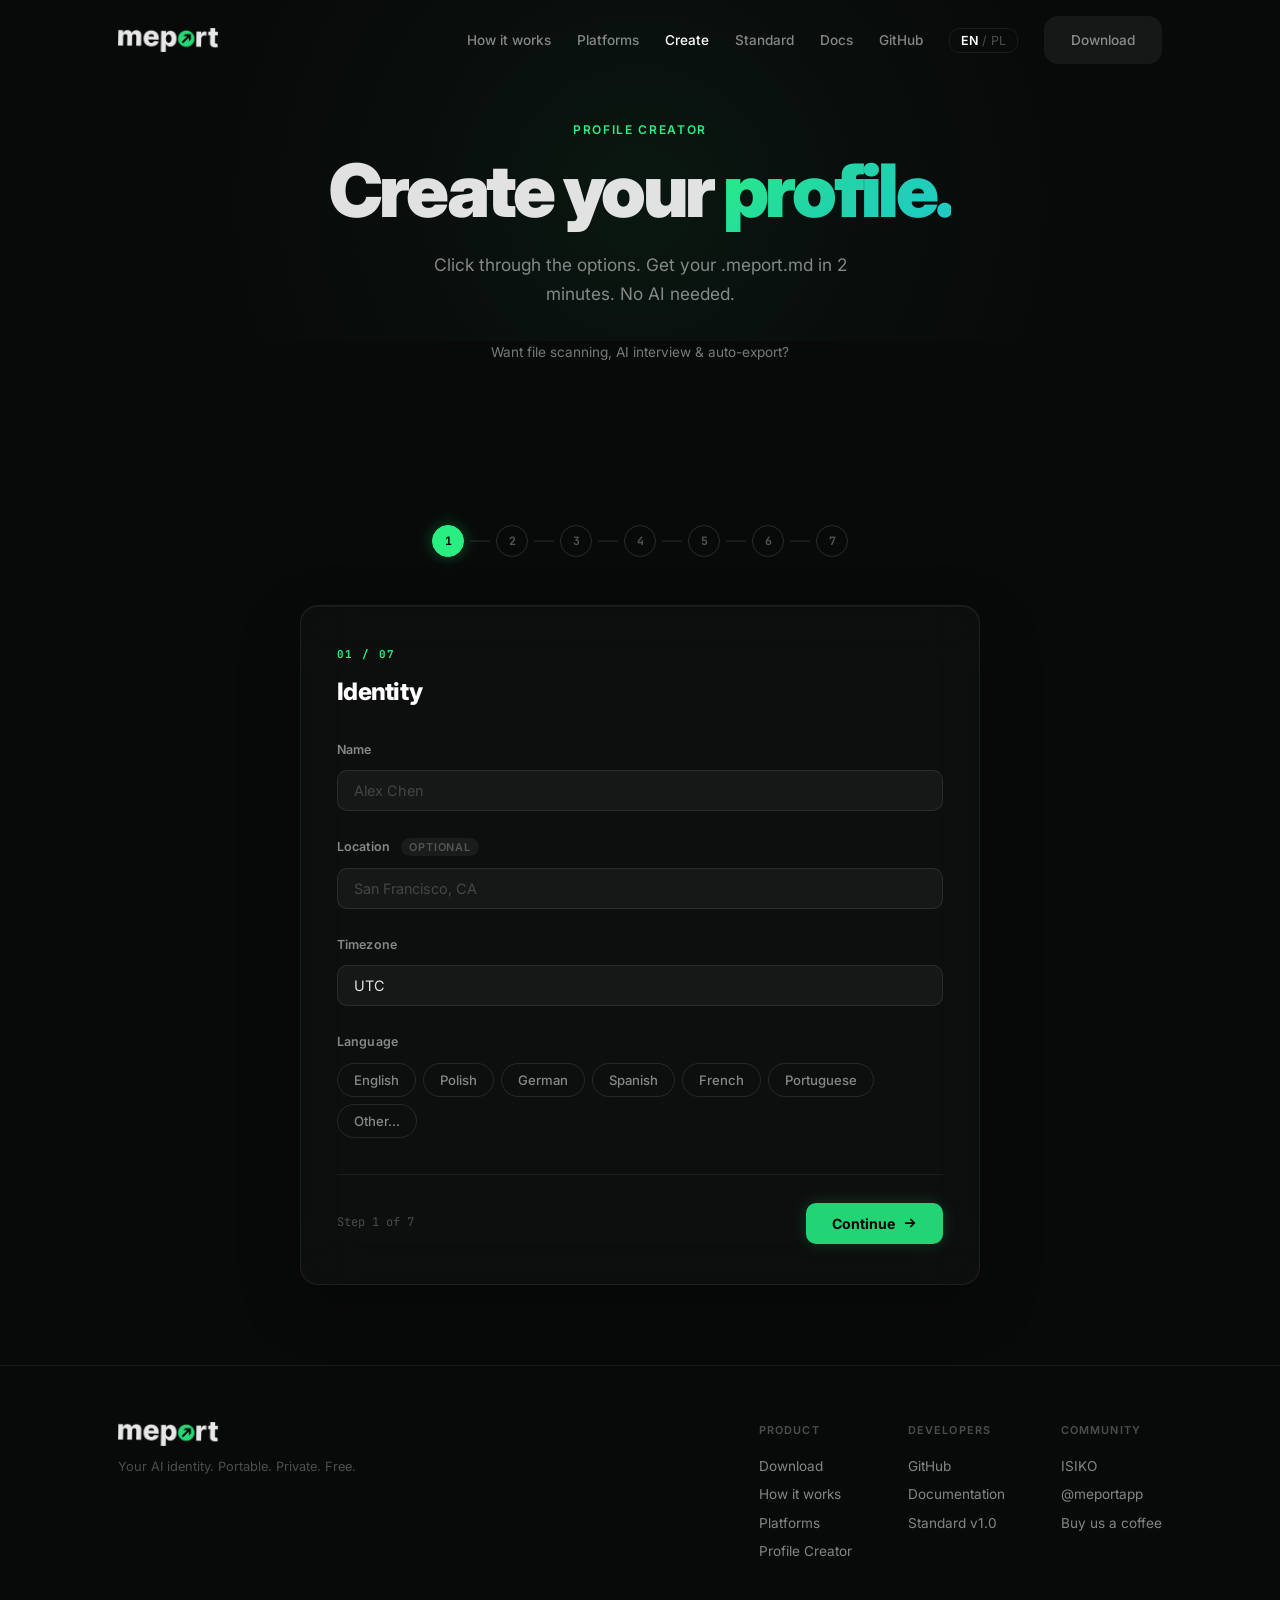
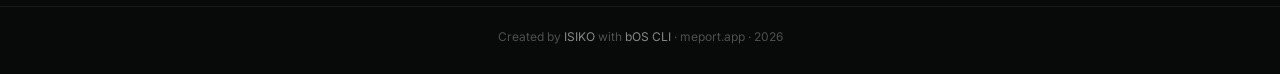
==== commit 7d70a5b2: "Fix SEO: add OG/Twitter tags, canonical, JSON-LD, fix sitemap" ====
--- a/create.html
+++ b/create.html
@@ -4,7 +4,7 @@
   <meta charset="UTF-8">
   <meta name="viewport" content="width=device-width, initial-scale=1.0">
   <title>Meport — Profile Creator</title>
-  <meta name="description" content="Create your .meport.md profile by clicking options. No Markdown knowledge needed. Export to ChatGPT, Claude, Cursor, Copilot and 9 more platforms.">
+  <meta name="description" content="Create your .meport.md profile by clicking options. No Markdown knowledge needed. Export to ChatGPT, Claude, Cursor, Copilot and 11 more platforms.">
   <meta name="robots" content="index, follow">
   <link rel="canonical" href="https://meport.app/create.html">
   <meta property="og:type" content="website">
@@ -13,6 +13,29 @@
   <meta property="og:description" content="Build your .meport.md profile in 2 minutes. Click through options, get your portable AI profile. No download needed.">
   <meta property="og:image" content="https://meport.app/og-image.png">
   <meta name="twitter:card" content="summary_large_image">
+  <meta name="twitter:title" content="Create Your AI Profile — Meport">
+  <meta name="twitter:description" content="Build your .meport.md profile in 2 minutes. Click through options, get your portable AI profile. No download needed.">
+  <meta name="twitter:image" content="https://meport.app/og-image.png">
+
+  <!-- Structured Data -->
+  <script type="application/ld+json">
+  {
+    "@context": "https://schema.org",
+    "@type": "WebApplication",
+    "name": "Meport Profile Creator",
+    "description": "Create your .meport.md profile by clicking options. Export to 15 AI platforms.",
+    "url": "https://meport.app/create.html",
+    "applicationCategory": "Utility",
+    "operatingSystem": "Any",
+    "offers": { "@type": "Offer", "price": "0", "priceCurrency": "USD" },
+    "publisher": {
+      "@type": "Organization",
+      "name": "Meport",
+      "url": "https://meport.app"
+    }
+  }
+  </script>
+
   <meta name="theme-color" content="#050507">
   <link rel="preconnect" href="https://fonts.googleapis.com">
   <link rel="preconnect" href="https://fonts.gstatic.com" crossorigin>
@@ -427,7 +450,7 @@
   <!-- WEB APP PROMO -->
   <div style="text-align:center;padding:0 0 32px;">
     <p style="color:rgba(255,255,255,.45);font-size:.85rem;margin-bottom:10px;">Want file scanning, AI interview &amp; auto-export?</p>
-    <a href="/app/" class="btn btn-outline" style="font-size:.85rem;">Try the full Web App &rarr;</a>
+    
   </div>
 
   <!-- WIZARD -->
